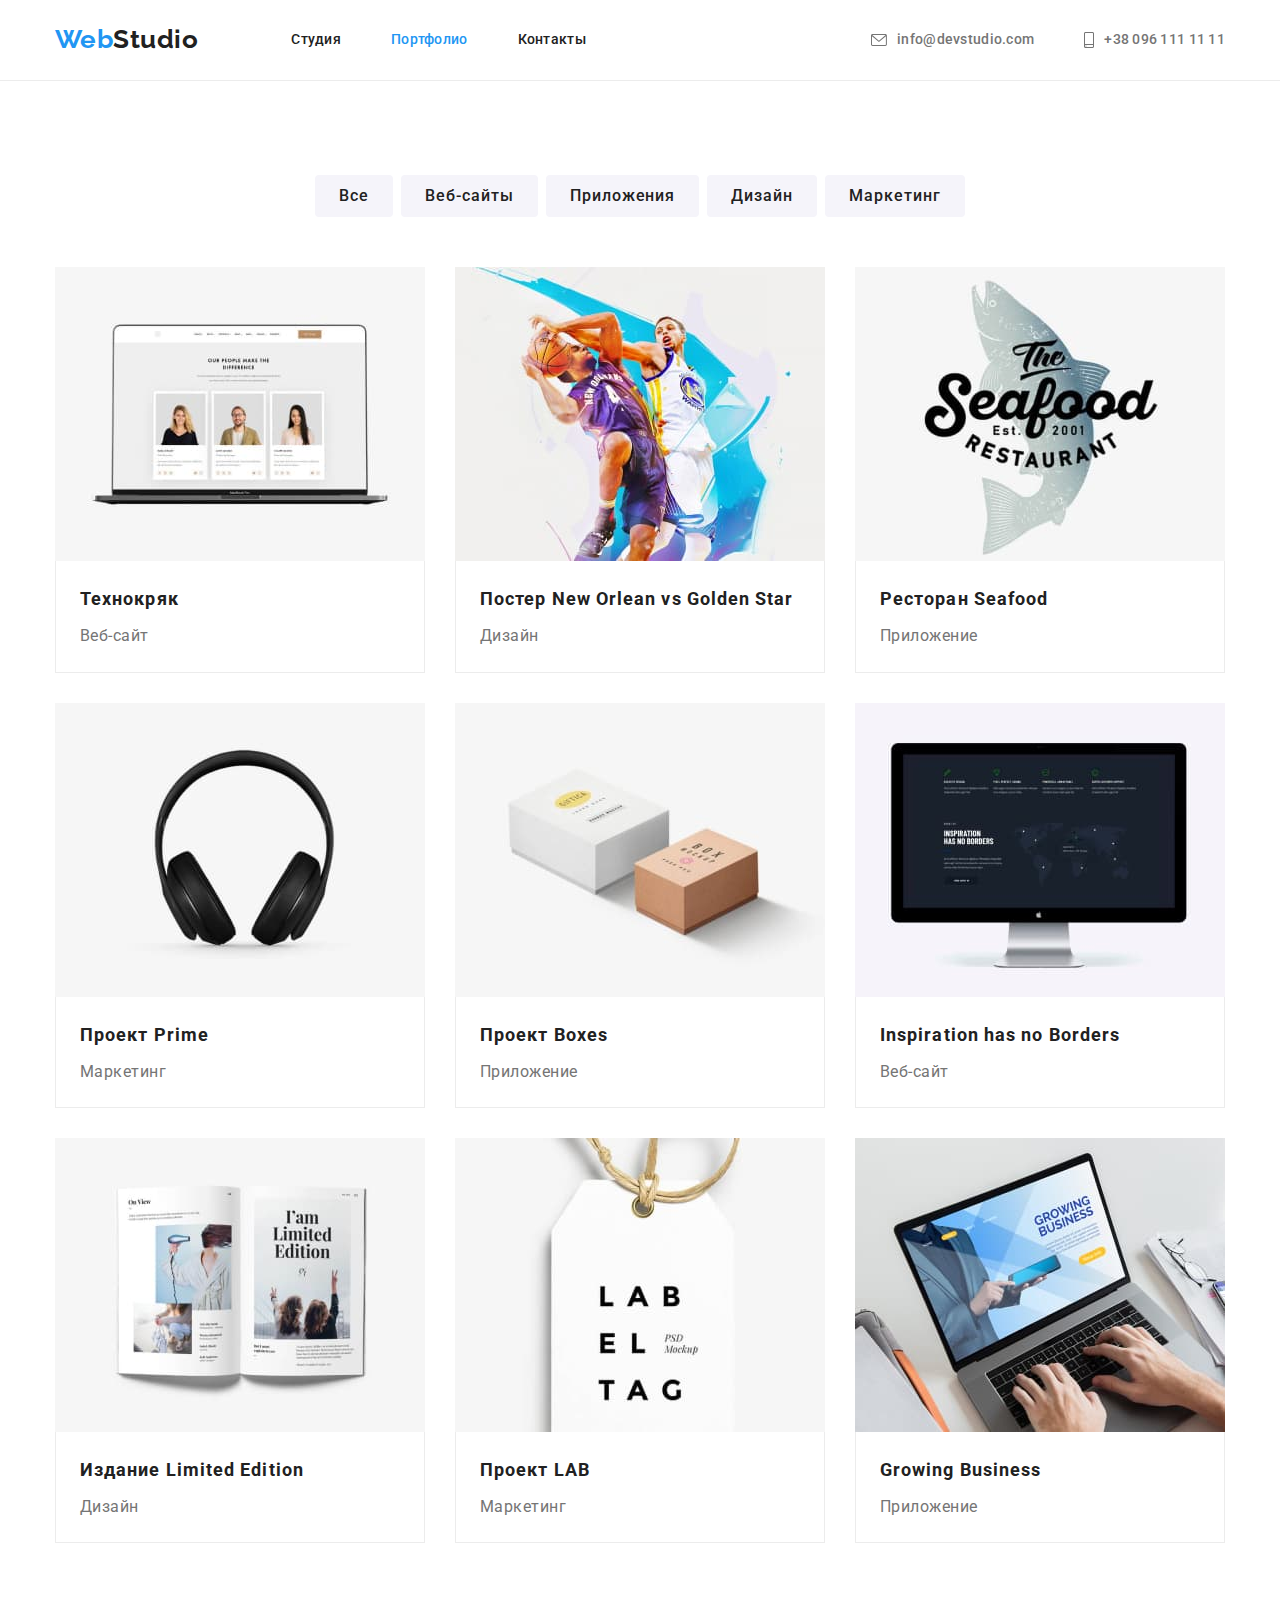
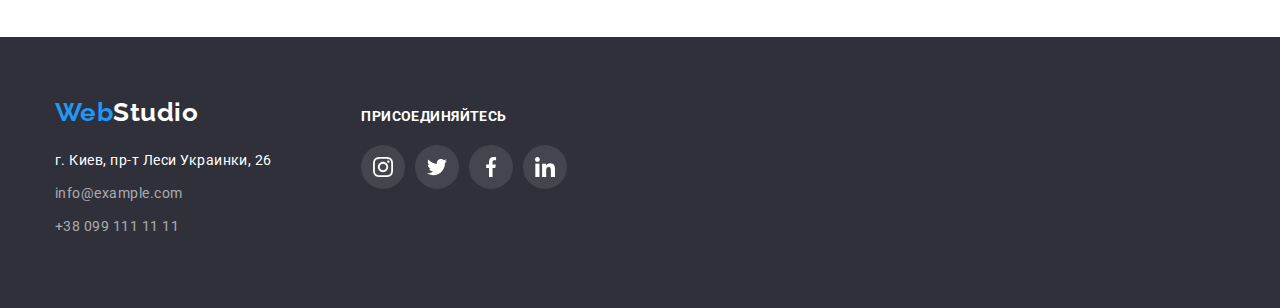
==== portfolio.html @ 184835e4 "Переніс файли з ДЗ_4" ====
<!DOCTYPE html>
<html lang="ru">
<head>
    <meta charset="UTF-8">
    <meta http-equiv="X-UA-Compatible" content="IE=edge">
    <meta name="viewport" content="width=device-width, initial-scale=1.0">
    <title>Document</title>
    <link rel="preconnect" href="https://fonts.googleapis.com">
    <link rel="preconnect" href="https://fonts.gstatic.com" crossorigin>
    <link href="https://fonts.googleapis.com/css2?family=Oleo+Script&family=Raleway:wght@700&family=Roboto:wght@400;500;700;900&display=swap" rel="stylesheet">
    <link rel="stylesheet" type="text/css" href="https://cdnjs.cloudflare.com/ajax/libs/modern-normalize/1.1.0/modern-normalize.min.css">
    <link href="./css/style.css" rel="stylesheet">
</head>
<body>
    <!--Шапка сайта-->
    <header class="header">
        <div class="container header-flex">
            <nav>
                <a class="logo" href="./index.html">Web<span>Studio</span></a>
                <ul>
                    <li> <a href="./index.html" class="list">Студия</a></li>
                    <li> <a href="./portfolio.html" class="list  current">Портфолио</a></li>
                    <li> <a href="" class="list">Контакты</a></li>
                </ul>
            </nav>
            <ul>
                <li>
                    <a href="mailto:info@devstudio.com" target="_blank" class="list mailh">
                        <svg class="header-icon" width="16" height="12">
                            <use href="./images/sprite.svg#icon-email"></use>
                        </svg>
                        info@devstudio.com</a>
                </li>
                <li><a href="tel:+380961111111" target="_blank" class="list telh">
                        <svg class="header-icon" width="10" height="16">
                            <use href="./images/sprite.svg#icon-smartphone"></use>
                        </svg>
                        +38 096 111 11 11</a>
                </li>
            </ul>
        </div>
    </header>
    <main>
        <!-- <h1Портфолио></h1>-->
        <section class="portfolio">
            <div class="container">
                <ul>
                    <div class="buttons">
                        <li><button type="button">Все</button></li>
                        <li><button type="button">Веб-сайты</button></li>
                        <li><button type="button">Приложения</button></li>
                        <li><button type="button">Дизайн</button></li>
                        <li><button type="button">Маркетинг</button></li>
                    </div>
                </ul> 
                <ul>
                    <div class="cards">
                        <li class="card">
                            <a href="">
                                <div>
                                    <img src="./images/portfolio1.jpg" alt="Три фото на ноутбуке" width="370" class="image"> 
                                    <div class="card-caption">
                                        <h2>Технокряк</h2>
                                        <p>Веб-сайт</p>
                                    </div>
                                </div>
                                <!--<p>Текст для описания работи сайта</p>-->
                            </a>
                        </li>
                        <li class="card">
                            <a href="">
                                <div>
                                    <img src="./images/portfolio2.jpg" alt="Баскетболисти" width="370" class="image">
                                    <div class="card-caption">
                                        <h2>Постер New Orlean vs Golden Star</h2>
                                        <p>Дизайн</p>
                                    </div>
                                </div>
                                <!-- <p>Текст для описания работи сайта</p> -->
                            </a>
                        </li>
                        <li class="card">
                            <a href="">
                                <div>
                                    <img src="./images/portfolio3.jpg" alt="Логотип ресторана" width="370" class="image">
                                    <div class="card-caption">
                                        <h2>Ресторан Seafood</h2>
                                        <p>Приложение</p>
                                    </div>
                                </div>
                                <!-- <p>Текст для описания работи сайта</p> -->
                            </a>
                        </li>
                        <li class="card">
                            <a href="">
                                <div>
                                    <img src="./images/portfolio4.jpg" alt="Наушники" width="370" class="image">
                                    <div class="card-caption">
                                        <h2>Проект Prime</h2>
                                        <p>Маркетинг</p>
                                    </div>
                                </div>
                                <!-- <p>Текст для описания работи сайта</p> -->
                            </a>
                        </li>
                        <li class="card">
                            <a href="">
                                <div>
                                    <img src="./images/portfolio5.jpg" alt="Коробочки" width="370" class="image">
                                    <div class="card-caption">
                                        <h2>Проект Boxes</h2>
                                        <p>Приложение</p>
                                    </div>
                                </div>
                                <!-- <p>Текст для описания работи сайта</p> -->
                            </a>
                        </li>
                        <li class="card">
                            <a href="">
                                <div>
                                    <img src="./images/portfolio6.jpg" alt="Монитор" width="370" class="image">
                                    <div class="card-caption">
                                        <h2>Inspiration has no Borders</h2>
                                        <p>Веб-сайт</p>
                                    </div>
                                </div>
                                <!-- <p>Текст для описания работи сайта</p> -->
                            </a>
                        </li>
                        <li class="card">
                            <a href="">
                                <div>
                                    <img src="./images/portfolio7.jpg" alt="Книга" width="370" class="image">
                                    <div class="card-caption">
                                        <h2>Издание Limited Edition</h2>
                                        <p>Дизайн</p>
                                    </div>
                                </div>
                                <!-- <p>Текст для описания работи сайта</p> -->
                            </a>
                        </li>
                        <li class="card">
                            <a href="">
                                <div>
                                    <img src="./images/portfolio8.jpg" alt="Ценник" width="370" class="image">
                                    <div class="card-caption">
                                        <h2>Проект LAB</h2>
                                        <p>Маркетинг</p>
                                    </div>
                                </div>
                                <!-- <p>Текст для описания работи сайта</p> -->
                            </a>
                        </li>
                        <li class="card">
                            <a href="">
                                <div>
                                    <img src="./images/portfolio9.jpg" alt="Ноутбук" width="370" class="image">
                                    <div class="card-caption">
                                        <h2>Growing Business</h2>
                                        <p>Приложение</p>
                                    </div>
                                </div>
                                <!-- <p>Текст для описания работи сайта</p> -->
                            </a>
                        </li>
                    </div>
                </ul>
            </div>
        </section>
    </main>
    <!--Футер-->
    <footer class="footer">
        <div class="container">
            <div class="footer-contacts">
                <div class="footer-logof">
                    <a class="logo logof" href="./index.html">Web<span>Studio</span></a>
                </div>
                <address>
                    <ul>
                        <li><a href="https://goo.gl/maps/PEtUD6FRup9HMeJw8" class="link city
                            ">г. Киев, пр-т Леси Украинки, 26</a></li>
                        <li><a href="mailto:info@example.com" target="_blank" class="link mail
                            ">info@example.com</a></li>
                        <li><a href="tel:+380991111111" target="_blank" class="link tel
                            ">+38 099 111 11 11</a></li>
                    </ul>
                </address>
            </div>
            <div class="footer-social-networks">
                <h2>присоединяйтесь</h2>
                <ul class="footer-list">
                    <li>
                        <a href="" class="footer-link">
                            <svg class="footer-icon">
                                <use href="./images/sprite.svg#icon-instagram"></use>
                            </svg>
                        </a>
                    </li>
                    <li>
                        <a href="" class="footer-link">
                            <svg class="footer-icon">
                                <use href="./images/sprite.svg#icon-twitter"></use>
                            </svg>
                        </a>
                    </li>
                    <li>
                        <a href="" class="footer-link">
                            <svg class="footer-icon">
                                <use href="./images/sprite.svg#icon-facebook"></use>
                            </svg>
                        </a>
                    </li>
                    <li>
                        <a href="" class="footer-link">
                            <svg class="footer-icon">
                                <use href="./images/sprite.svg#icon-linkedin"></use>
                            </svg>
                        </a>
                    </li>
                </ul>
            </div>
        </div>
    </footer>  
</body>
</html>
---- css/style.css ----
/* Палитра цветов
белий #FFFFFF;
голубой #2196F3;
черний текст #212121;
серий текст #757575; 
фон основной #ffffff;
фон команди #F5F4FA;
фон героя и футера #2F303A; 
нижняя линия в хедере #ECECEC*/

:root {
  --primery-text-color: #212121;
  --parahraf-text-color: #757575;
  --accent-color: #2196f3;
  --hero-text-color: #ffffff;
  --background-color: #ffffff;
  --background-team-color: #f5f4fa;
  --background-hero-footer-color: #2f303a;
  --footer-mail-tel-color: rgba(255, 255, 255, 0.6);
  --hero-buttom-hover-color: #188ce8;
  --button-shadow-color: rgba(0, 0, 0, 25);
  --heder-bottom-line: #ececec;
  --background-hero-color: #c4c4c4;
  --socialNetworks-icon-color: #afb1b8;
}

html {
  box-sizing: border-box;
}

*,
*::before,
*::after {
  box-sizing: inherit;
}

body {
  background-color: var(--background-color);
  color: var(--primery-text-color);
  font-family: Roboto, sans-serif;
  font-style: normal;
  letter-spacing: 0.03em;
  margin-top: 0px;
}

.container {
  width: 1200px;
  padding-left: 15px;
  padding-right: 15px;
  margin-left: auto;
  margin-right: auto;
}

a {
  text-decoration: none;
  color: inherit;
}

ul {
  margin: 0;
  padding: 0;
}
li {
  list-style: none;
}

.visually-hidden {
  position: absolute;
  width: 1px;
  height: 1px;
  margin: -1px;
  padding: 0;
  overflow: hidden;
  border: 0;
  clip: rect(0 0 0 0);
}

/* ===Хедер===*/
/* ===Логотип=== */
.header {
  border-bottom: 1px solid var(--heder-bottom-line);
}

.logo {
  font-family: Raleway, Oleo Script, sans-serif;
  font-weight: bold;
  font-size: 26px;
  line-height: 31px;
  color: var(--accent-color);
  margin-right: 93px;
  align-self: center;
}
.logo span {
  color: #212121;
}
.logo:hover {
  color: var(--primery-text-color);
}
.logo span:hover {
  color: var(--accent-color);
}

.header-flex {
  display: flex;
  align-items: center;
}

.header-flex li {
  display: block;
}

.header-flex li + li {
  margin-left: 50px;
}

nav {
  display: flex;
}

nav ul {
  display: flex;
}

.header-flex > ul {
  display: flex;
  margin-left: auto;
}

.header .list {
  font-weight: 500;
  font-size: 14px;
  line-height: 1.14;
  letter-spacing: 0.02em;
  padding-top: 32px;
  padding-bottom: 32px;
}

.mailh,
.telh {
  color: var(--parahraf-text-color);
  fill: var(--parahraf-text-color);
  align-items: center;
}

.header-icon {
  margin-right: 10px;
}

.header .list:hover,
.header .list:focus {
  color: var(--accent-color);
  fill: var(--accent-color);
}
.header .list.current {
  color: var(--accent-color);
}

/* ===main=== */
/* ===hero=== */
.section-hero {
  padding-top: 200px;
  padding-bottom: 200px;
}
.hero {
  margin-top: 0px;
  text-align: center;
}
h1 {
  color: var(--hero-text-color);
  font-weight: 900;
  font-size: 44px;
  line-height: 1.36;
  text-align: center;
  letter-spacing: 0.06em;
  text-transform: uppercase;
  margin-top: 0px;
  margin-bottom: 30px;
  min-width: 696px;
}
button {
  color: var(--hero-text-color);
  background-color: var(--accent-color);
  font-family: Roboto, sans-serif;
  font-weight: 700;
  font-size: 16px;
  line-height: 1.88;
  display: inline-block;
  letter-spacing: 0.06em;
  cursor: pointer;
  border-color: var(--accent-color);
  border-radius: 4px;
  box-shadow: 0px 4px 4px 0px var(--button-shadow-color);
  padding: 10px 32px 10px 32px;
}

button:hover,
button:focus {
  background-color: var(--hero-buttom-hover-color);
}

.overlay {
  max-width: 1600px;
  height: 600px;
  margin-left: auto;
  margin-right: auto;
  background-color: var(--background-hero-color);
  background-image: linear-gradient(
      to right,
      rgba(47, 48, 58, 0.4),
      rgba(47, 48, 58, 0.4)
    ),
    url(../images/hero-background-min.jpg);
}

/* ===Секции=== */
h2 {
  font-weight: 700;
  font-size: 36px;
  line-height: 1.17;
  text-align: center;
  margin-top: 0px;
  margin-bottom: 50px;
}

.section {
  padding-top: 94px;
  padding-bottom: 94px;
}

.list {
  display: flex;
}

.list > li {
  display: flex;
}
.list > li:not(:last-child) {
  margin-right: 30px;
}

.section-doing {
  padding-bottom: 94px;
}

.doing {
  display: flex;
}

.doing > li:not(:last-child) {
  margin-right: 30px;
}

.section h3 {
  font-weight: 700;
  font-size: 14px;
  line-height: 1.14;
  text-transform: uppercase;
  margin-top: 0px;
  margin-bottom: 10px;
}
p {
  color: var(--parahraf-text-color);
  font-weight: normal;
  margin-top: 0px;
}
.section p {
  font-size: 14px;
  line-height: 1.71;
}
.section-background-icon {
  display: flex;
  min-width: 270px;
  min-height: 120px;
  background-color: var(--background-team-color);
  margin-bottom: 30px;
  justify-content: center;
  align-items: center;
}
.section-icon {
  display: flex;
  width: 70px;
  height: 70px;
}

/*===Наша команда===*/
.section-team {
  background: var(--background-team-color);
  padding-top: 94px;
  padding-bottom: 94px;
}

.nomber-team {
  padding-bottom: 30px;
  background-color: var(--background-color);
}

.image-team {
  margin-bottom: 30px;
}

.section-team h3 {
  font-weight: 500;
  font-size: 16px;
  line-height: 1.19;
  text-align: center;
  margin-top: 0px;
  margin-bottom: 10px;
}
.section-team p {
  font-size: 16px;
  line-height: 1.19;
  text-align: center;
  margin-top: 0px;
  margin-bottom: 16px;
}

.list-team {
  display: flex;
}

.list-team > li:not(:last-child) {
  margin-right: 30px;
}

.nomber-team {
  box-shadow: 0px 1px 3px rgba(0, 0, 0, 0.12), 0px 1px 1px rgba(0, 0, 0, 0.14),
    0px 2px 1px rgba(0, 0, 0, 0.2);
  border-radius: 0px 0px 4px 4px;
}

.team-social-networks {
  display: flex;
  justify-content: center;
}

.team-social-networks a {
  width: 44px;
  height: 44px;
  display: flex;
  border-radius: 50%;
  justify-content: center;
  align-items: center;
  cursor: pointer;
  fill: var(--socialNetworks-icon-color);
}

.team-social-networks li + li {
  margin-left: 10px;
}

.social-networks-icon {
  max-width: 20px;
  max-height: 20px;
}
.team-social-networks a:hover,
.team-social-networks a:focus {
  background-color: var(--accent-color);
  fill: var(--background-color);
}

/*===Постоянные клиенты===*/
.section-clients {
  padding-top: 94px;
  padding-bottom: 94px;
}

.client-list {
  display: flex;
}

.client-item {
  width: 170px;
  height: 92px;
  border: 1px solid var(--socialNetworks-icon-color);
  border-radius: 4px;
  display: flex;
  justify-content: center;
  align-items: center;
}

.client-item:hover svg,
.client-item:focus svg {
  border: 1px solid var(--accent-color);
  border-radius: 4px;
  fill: var(--accent-color);
}

.client-list li + li {
  margin-left: 30px;
}

.client-icon {
  width: 170px;
  height: 92px;
  fill: var(--socialNetworks-icon-color);
}

.client-icon:hover,
.client-icon:focus {
  fill: var(--accent-color);
}
/*===== Футер ======*/
.footer {
  font-weight: 400;
  font-size: 14px;
  line-height: 1.71;
  background-color: var(--background-hero-footer-color);
  padding-top: 60px;
  padding-bottom: 60px;
}

.footer > div {
  display: flex;
}

.footer-contacts {
  margin-right: 70px;
}

.footer .link:hover,
.footer .list:focus {
  color: var(--accent-color);
}

.footer-logof {
  margin-bottom: 20px;
}

.logof span {
  color: var(--hero-text-color);
}
.logof:hover {
  color: var(--hero-text-color);
}
.logof span:hover {
  color: var(--accent-color);
}

address li {
  margin-bottom: 9px;
}
.city {
  font-style: normal;
  color: var(--hero-text-color);
}
.mail,
.tel {
  font-style: normal;
  color: var(--footer-mail-tel-color);
}

.footer-social-networks {
  padding-top: 12px;
}

.footer h2 {
  font-weight: 700;
  font-size: 14px;
  line-height: 1.14;
  letter-spacing: 0.03em;
  text-transform: uppercase;
  color: var(--background-color);
  margin-bottom: 20px;
  text-align: left;
}

.footer-list {
  display: flex;
}

.footer-list li + li {
  margin-left: 10px;
}

.footer-link {
  width: 44px;
  height: 44px;
  display: flex;
  background-color: rgba(255, 255, 255, 0.1);
  border-radius: 50%;
  justify-content: center;
  align-items: center;
}

.footer-link:hover,
.footer-link:focus {
  background-color: var(--accent-color);
}

.footer-icon {
  width: 20px;
  height: 20px;
  fill: var(--background-color);
}

/*==========portfolio========== */
.portfolio {
  padding-top: 94px;
  padding-bottom: 94px;
}

.buttons {
  margin-bottom: 50px;
  display: flex;
  justify-content: center;
}
.buttons button {
  color: var(--primery-text-color);
  background-color: var(--background-team-color);
  font-family: Roboto, sans-serif;
  font-weight: 500;
  font-size: 16px;
  line-height: 1.63;
  text-align: center;
  border-color: transparent;
  box-shadow: none;
  padding: 6px 22px;
}

.buttons > li {
  display: flex;
}

.buttons > li:not(:last-child) {
  margin-right: 8px;
}

.buttons button:hover,
.buttons button:focus {
  color: var(--hero-text-color);
  background-color: var(--accent-color);
  box-shadow: 0px 3px 1px rgba(0, 0, 0, 0.1), 0px 1px 2px rgba(0, 0, 0, 0.08),
    0px 2px 2px rgba(0, 0, 0, 0.12);
}

.cards {
  display: inline-flex;
  flex-wrap: wrap;
  margin-bottom: -30px;
}

.cards > li:not(:nth-child(3n)) {
  margin-right: 30px;
}

.cards h2 {
  font-weight: 700;
  font-size: 18px;
  line-height: 2;
  letter-spacing: 0.06em;
  text-align: left;
  margin-bottom: 4px;
}
.cards p {
  font-size: 16px;
  line-height: 1.88;
  margin-bottom: 0px;
}

.card {
  margin-bottom: 30px;
  background: var(--background-color);
}

.card-caption {
  padding: 20px 24px;
  border-bottom: 1px solid var(--heder-bottom-line);
  border-left: 1px solid var(--heder-bottom-line);
  border-right: 1px solid var(--heder-bottom-line);
}

.card > a {
  height: 0px;
}

.image {
  margin-bottom: -4px;
}

.card:hover,
card:focus {
  box-shadow: 0px 1px 1px rgba(0, 0, 0, 0.12), 0px 4px 4px rgba(0, 0, 0, 0.06),
    1px 4px 6px rgba(0, 0, 0, 0.16);
}
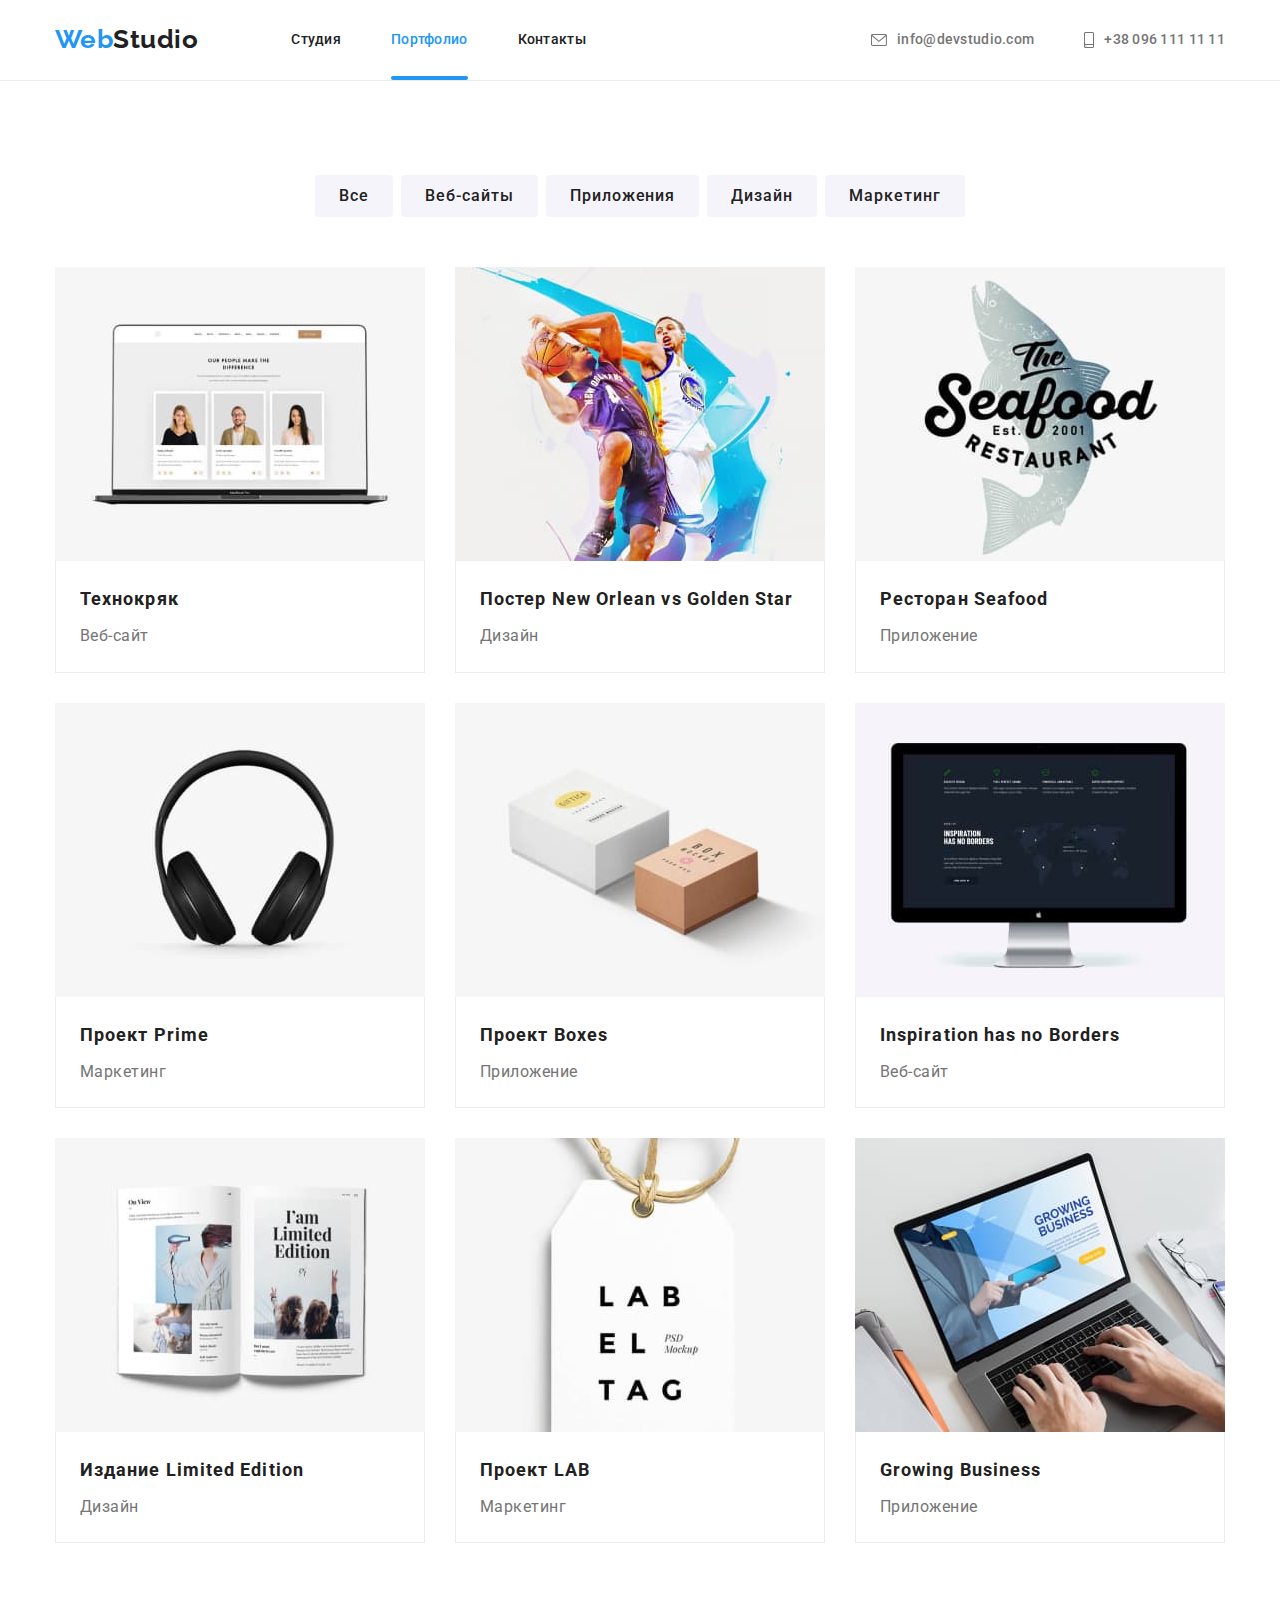
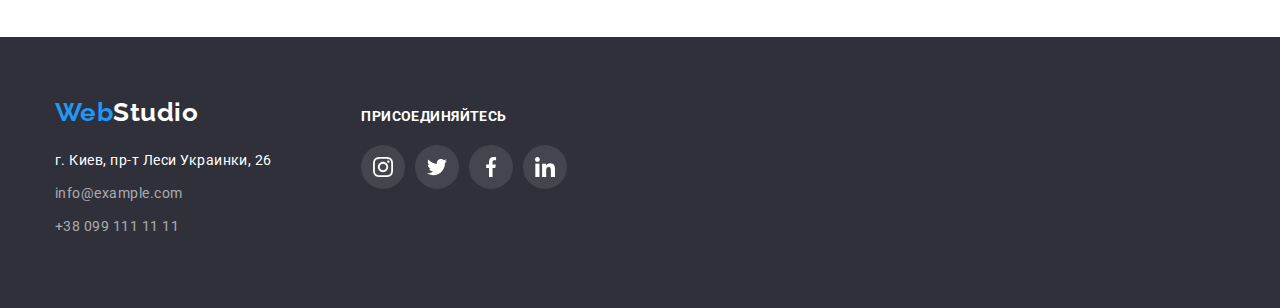
==== commit e41067fb: "Завершив 5 ДЗ" ====
--- a/portfolio.html
+++ b/portfolio.html
@@ -58,19 +58,25 @@
                         <li class="card">
                             <a href="">
                                 <div>
-                                    <img src="./images/portfolio1.jpg" alt="Три фото на ноутбуке" width="370" class="image"> 
+                                    <div class="box">
+                                        <img src="./images/portfolio1.jpg" alt="Три фото на ноутбуке" width="370" class="image"> 
+                                        <p class="window-overlay">Технокряк это современная площадка распространения коронавируса. Компании используют эту платформу для цифрового
+                                        шпионажа и атак на защищённые сервера конкурентов.</p>
+                                    </div>
                                     <div class="card-caption">
                                         <h2>Технокряк</h2>
                                         <p>Веб-сайт</p>
                                     </div>
                                 </div>
-                                <!--<p>Текст для описания работи сайта</p>-->
-                            </a>
-                        </li>
-                        <li class="card">
-                            <a href="">
-                                <div>
-                                    <img src="./images/portfolio2.jpg" alt="Баскетболисти" width="370" class="image">
+                            </a>
+                        </li>
+                        <li class="card">
+                            <a href="">
+                                <div>
+                                    <div class="box">
+                                        <img src="./images/portfolio2.jpg" alt="Баскетболисти" width="370" class="image">
+                                        <p class="window-overlay">Технокряк это современная площадка распространения коронавируса. Компании используют эту платформу для цифрового шпионажа и атак на защищённые сервера конкурентов.</p>
+                                    </div>
                                     <div class="card-caption">
                                         <h2>Постер New Orlean vs Golden Star</h2>
                                         <p>Дизайн</p>
@@ -82,7 +88,11 @@
                         <li class="card">
                             <a href="">
                                 <div>
-                                    <img src="./images/portfolio3.jpg" alt="Логотип ресторана" width="370" class="image">
+                                    <div class="box">
+                                        <img src="./images/portfolio3.jpg" alt="Логотип ресторана" width="370" class="image">
+                                        <p class="window-overlay">Технокряк это современная площадка распространения коронавируса. Компании используют эту
+                                            платформу для цифрового шпионажа и атак на защищённые сервера конкурентов.</p>
+                                    </div>
                                     <div class="card-caption">
                                         <h2>Ресторан Seafood</h2>
                                         <p>Приложение</p>
@@ -94,7 +104,11 @@
                         <li class="card">
                             <a href="">
                                 <div>
-                                    <img src="./images/portfolio4.jpg" alt="Наушники" width="370" class="image">
+                                    <div class="box">
+                                        <img src="./images/portfolio4.jpg" alt="Наушники" width="370" class="image">
+                                        <p class="window-overlay">Технокряк это современная площадка распространения коронавируса. Компании используют эту
+                                            платформу для цифрового шпионажа и атак на защищённые сервера конкурентов.</p>
+                                    </div>
                                     <div class="card-caption">
                                         <h2>Проект Prime</h2>
                                         <p>Маркетинг</p>
@@ -106,7 +120,11 @@
                         <li class="card">
                             <a href="">
                                 <div>
-                                    <img src="./images/portfolio5.jpg" alt="Коробочки" width="370" class="image">
+                                    <div class="box">
+                                        <img src="./images/portfolio5.jpg" alt="Коробочки" width="370" class="image">
+                                        <p class="window-overlay">Технокряк это современная площадка распространения коронавируса. Компании используют эту
+                                            платформу для цифрового шпионажа и атак на защищённые сервера конкурентов.</p>
+                                    </div>
                                     <div class="card-caption">
                                         <h2>Проект Boxes</h2>
                                         <p>Приложение</p>
@@ -118,7 +136,11 @@
                         <li class="card">
                             <a href="">
                                 <div>
-                                    <img src="./images/portfolio6.jpg" alt="Монитор" width="370" class="image">
+                                    <div class="box">
+                                        <img src="./images/portfolio6.jpg" alt="Монитор" width="370" class="image">
+                                        <p class="window-overlay">Технокряк это современная площадка распространения коронавируса. Компании используют эту
+                                            платформу для цифрового шпионажа и атак на защищённые сервера конкурентов.</p>
+                                    </div>
                                     <div class="card-caption">
                                         <h2>Inspiration has no Borders</h2>
                                         <p>Веб-сайт</p>
@@ -130,7 +152,11 @@
                         <li class="card">
                             <a href="">
                                 <div>
-                                    <img src="./images/portfolio7.jpg" alt="Книга" width="370" class="image">
+                                    <div class="box">
+                                        <img src="./images/portfolio7.jpg" alt="Книга" width="370" class="image">
+                                        <p class="window-overlay">Технокряк это современная площадка распространения коронавируса. Компании используют эту
+                                            платформу для цифрового шпионажа и атак на защищённые сервера конкурентов.</p>
+                                    </div>
                                     <div class="card-caption">
                                         <h2>Издание Limited Edition</h2>
                                         <p>Дизайн</p>
@@ -142,7 +168,11 @@
                         <li class="card">
                             <a href="">
                                 <div>
-                                    <img src="./images/portfolio8.jpg" alt="Ценник" width="370" class="image">
+                                    <div class="box">
+                                        <img src="./images/portfolio8.jpg" alt="Ценник" width="370" class="image">
+                                        <p class="window-overlay">Технокряк это современная площадка распространения коронавируса. Компании используют эту
+                                            платформу для цифрового шпионажа и атак на защищённые сервера конкурентов.</p>
+                                    </div>
                                     <div class="card-caption">
                                         <h2>Проект LAB</h2>
                                         <p>Маркетинг</p>
@@ -154,7 +184,11 @@
                         <li class="card">
                             <a href="">
                                 <div>
-                                    <img src="./images/portfolio9.jpg" alt="Ноутбук" width="370" class="image">
+                                    <div class="box">
+                                        <img src="./images/portfolio9.jpg" alt="Ноутбук" width="370" class="image">
+                                        <p class="window-overlay">Технокряк это современная площадка распространения коронавируса. Компании используют эту
+                                            платформу для цифрового шпионажа и атак на защищённые сервера конкурентов.</p>
+                                    </div>
                                     <div class="card-caption">
                                         <h2>Growing Business</h2>
                                         <p>Приложение</p>
--- a/css/style.css
+++ b/css/style.css
@@ -22,6 +22,8 @@
   --heder-bottom-line: #ececec;
   --background-hero-color: #c4c4c4;
   --socialNetworks-icon-color: #afb1b8;
+  --background-overlay-color: rgba(33, 150, 243, 0.9);
+  --timing-function: cubic-bezier(0.4, 0, 0.2, 1);
 }
 
 html {
@@ -91,13 +93,15 @@
   align-self: center;
 }
 .logo span {
-  color: #212121;
+  color: var(--primery-text-color);
 }
 .logo:hover {
   color: var(--primery-text-color);
+  transition: 250ms var(--timing-function);
 }
 .logo span:hover {
   color: var(--accent-color);
+  transition: 250ms var(--timing-function);
 }
 
 .header-flex {
@@ -150,9 +154,24 @@
 .header .list:focus {
   color: var(--accent-color);
   fill: var(--accent-color);
-}
-.header .list.current {
+  transition: 250ms var(--timing-function);
+}
+.current {
   color: var(--accent-color);
+  position: relative;
+  display: block;
+}
+
+.current::after {
+  content: "";
+  position: absolute;
+  left: 0;
+  bottom: 0;
+  display: block;
+  width: 100%;
+  height: 4px;
+  background-color: var(--accent-color);
+  border-radius: 2px;
 }
 
 /* ===main=== */
@@ -196,6 +215,7 @@
 button:hover,
 button:focus {
   background-color: var(--hero-buttom-hover-color);
+  transition: 250ms var(--timing-function);
 }
 
 .overlay {
@@ -245,9 +265,34 @@
 .doing {
   display: flex;
 }
+.doing-link {
+  width: 370px;
+  height: 294px;
+}
 
 .doing > li:not(:last-child) {
   margin-right: 30px;
+}
+.thumb {
+  position: relative;
+  width: 370px;
+  height: 294px;
+}
+.label {
+  position: absolute;
+  bottom: 0;
+  font-weight: 700;
+  font-size: 14px;
+  line-height: 1.14;
+  text-align: center;
+  letter-spacing: 0.03em;
+  text-transform: uppercase;
+  color: var(--hero-text-color);
+  width: 370px;
+  padding-top: 27px;
+  padding-bottom: 27px;
+  margin: 0;
+  background-color: rgba(47, 48, 58, 0.8);
 }
 
 .section h3 {
@@ -356,6 +401,7 @@
 .team-social-networks a:focus {
   background-color: var(--accent-color);
   fill: var(--background-color);
+  transition: 250ms var(--timing-function);
 }
 
 /*===Постоянные клиенты===*/
@@ -383,6 +429,7 @@
   border: 1px solid var(--accent-color);
   border-radius: 4px;
   fill: var(--accent-color);
+  transition: 250ms var(--timing-function);
 }
 
 .client-list li + li {
@@ -398,6 +445,7 @@
 .client-icon:hover,
 .client-icon:focus {
   fill: var(--accent-color);
+  transition: 250ms cubic-bezier(0.4, 0, 0.2, 1);
 }
 /*===== Футер ======*/
 .footer {
@@ -420,6 +468,7 @@
 .footer .link:hover,
 .footer .list:focus {
   color: var(--accent-color);
+  transition: 250ms var(--timing-function);
 }
 
 .footer-logof {
@@ -431,9 +480,11 @@
 }
 .logof:hover {
   color: var(--hero-text-color);
+  transition: 250ms var(--timing-function);
 }
 .logof span:hover {
   color: var(--accent-color);
+  transition: 250ms var(--timing-function);
 }
 
 address li {
@@ -485,6 +536,7 @@
 .footer-link:hover,
 .footer-link:focus {
   background-color: var(--accent-color);
+  transition: 250ms var(--timing-function);
 }
 
 .footer-icon {
@@ -531,6 +583,7 @@
   background-color: var(--accent-color);
   box-shadow: 0px 3px 1px rgba(0, 0, 0, 0.1), 0px 1px 2px rgba(0, 0, 0, 0.08),
     0px 2px 2px rgba(0, 0, 0, 0.12);
+  transition: 250ms var(--timing-function);
 }
 
 .cards {
@@ -581,4 +634,77 @@
 card:focus {
   box-shadow: 0px 1px 1px rgba(0, 0, 0, 0.12), 0px 4px 4px rgba(0, 0, 0, 0.06),
     1px 4px 6px rgba(0, 0, 0, 0.16);
-}
+  transition: 250ms var(--timing-function);
+}
+
+.box {
+  position: relative;
+  overflow: hidden;
+}
+
+.window-overlay {
+  padding-left: 24px;
+  padding-right: 24px;
+  color: var(--hero-text-color);
+  background-color: var(--background-overlay-color);
+  display: flex;
+  align-items: center;
+  position: absolute;
+  bottom: 0;
+  left: 0;
+  width: 100%;
+  height: 100%;
+  transform: translateY(100%);
+  transition: 250ms var(--timing-function);
+}
+
+.card:hover .window-overlay {
+  transform: translateY(0);
+}
+
+.backdrop {
+  position: fixed;
+  top: 0;
+  left: 0;
+  width: 100%;
+  height: 100%;
+  background-color: rgba(0, 0, 0, 0.2);
+}
+
+.backdrop.is-hidden {
+  visibility: hidden;
+  opacity: 0;
+  pointer-events: none;
+}
+
+.modal {
+  position: absolute;
+  top: 50%;
+  left: 50%;
+  transform: translate(-50%, -50%);
+  width: 528px;
+  height: 581px;
+  border-radius: 4px;
+  background-color: #fff;
+  box-shadow: 0 2px 1px rgba(0, 0, 0, 0.2), 0 1px 1px rgba(0, 0, 0, 0.14),
+    0 1px 3px rgba(0, 0, 0, 0.12);
+}
+
+.modal-close {
+  position: absolute;
+  top: 0;
+  right: 0;
+  transform: translate(-8px, 8px);
+  width: 30px;
+  height: 30px;
+  border-radius: 50%;
+  border: 1px solid rgba(0, 0, 0, 0.1);
+  display: flex;
+  justify-content: center;
+  align-items: center;
+}
+
+.close-cross {
+  width: 11px;
+  height: 11px;
+}
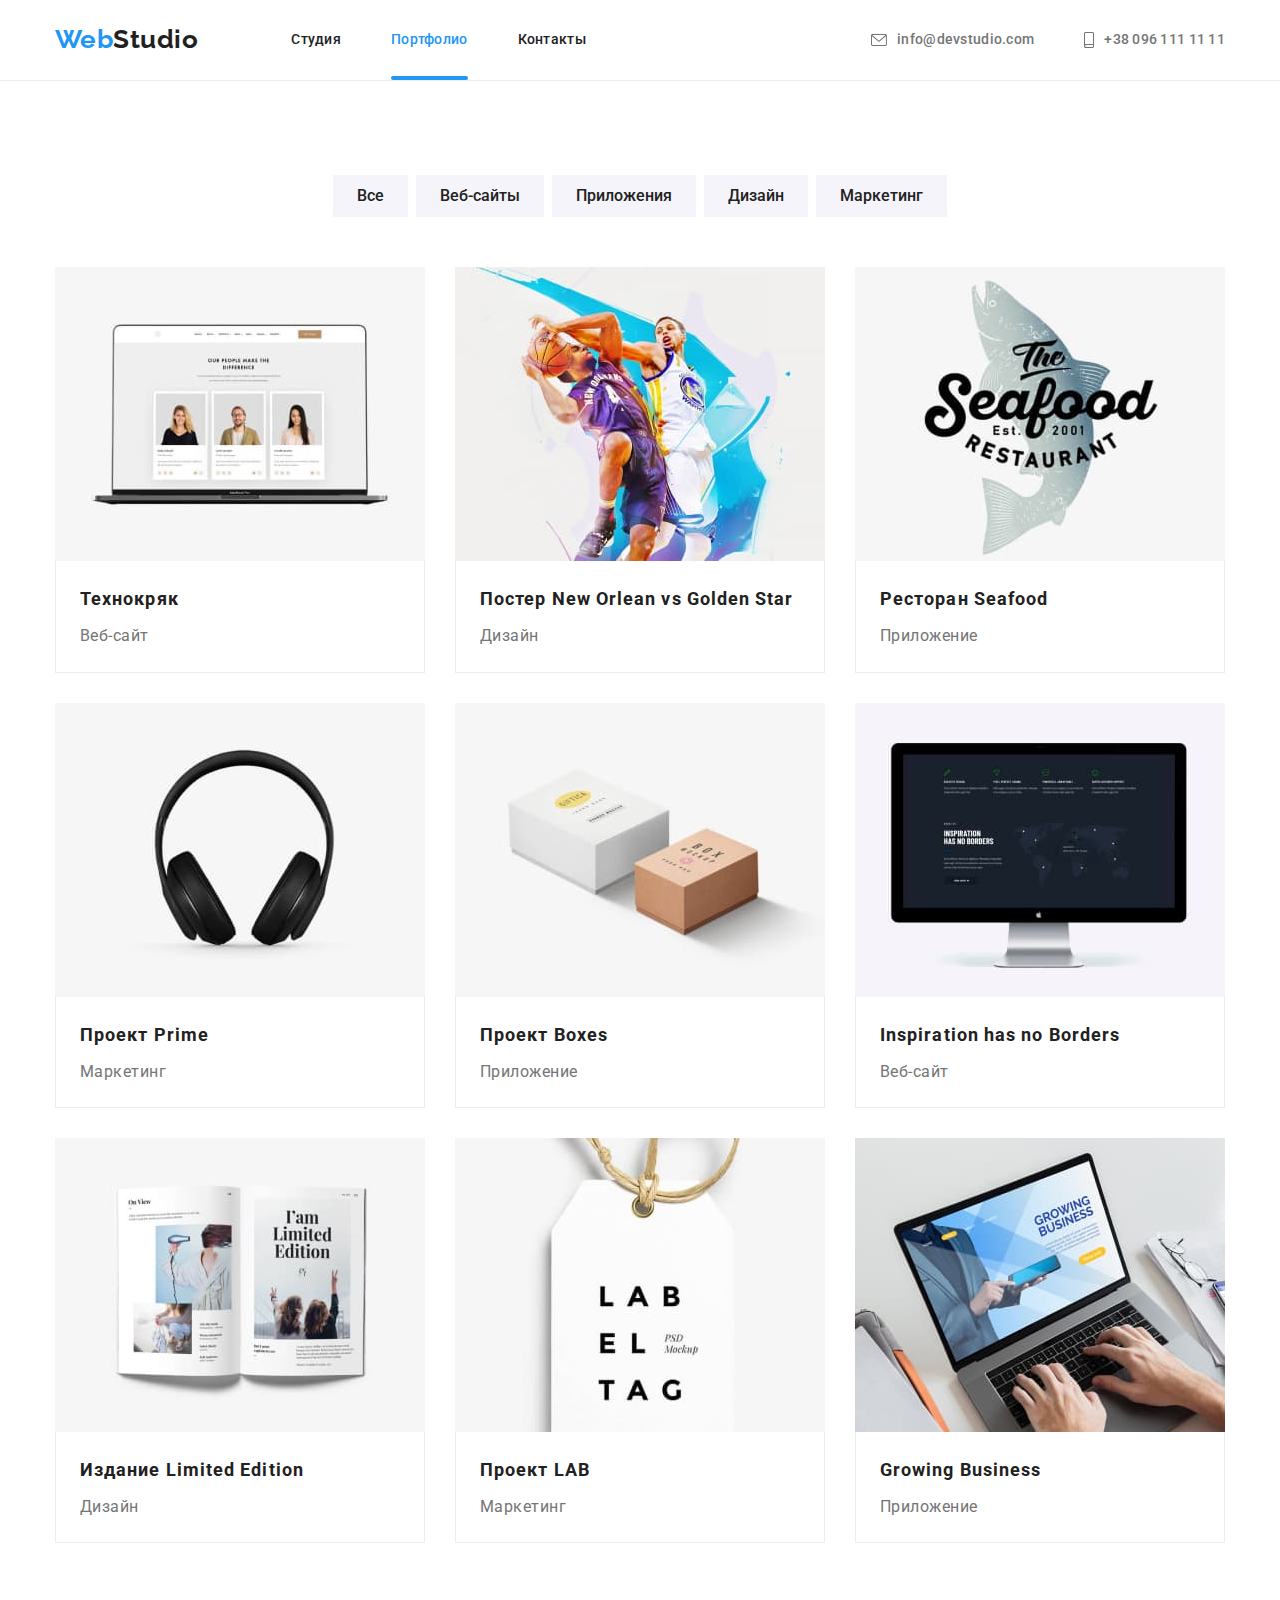
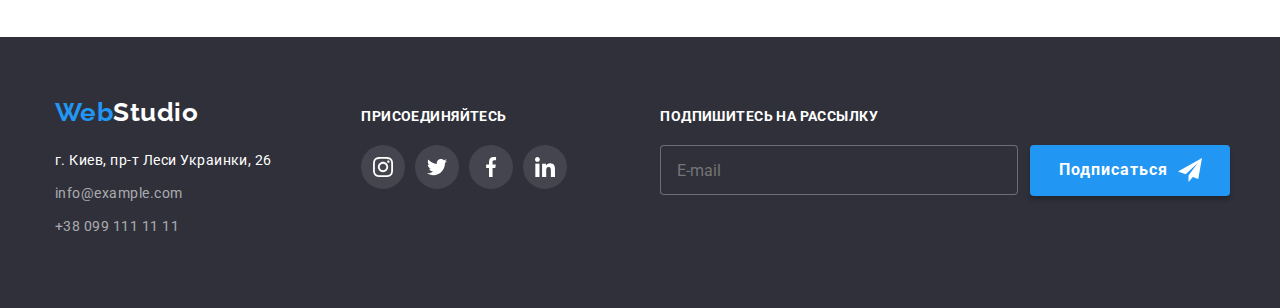
==== commit df794d7c: "Завершив ДЗ-6" ====
--- a/portfolio.html
+++ b/portfolio.html
@@ -29,13 +29,15 @@
                         <svg class="header-icon" width="16" height="12">
                             <use href="./images/sprite.svg#icon-email"></use>
                         </svg>
-                        info@devstudio.com</a>
+                        info@devstudio.com
+                    </a>
                 </li>
                 <li><a href="tel:+380961111111" target="_blank" class="list telh">
                         <svg class="header-icon" width="10" height="16">
                             <use href="./images/sprite.svg#icon-smartphone"></use>
                         </svg>
-                        +38 096 111 11 11</a>
+                        +38 096 111 11 11
+                    </a>
                 </li>
             </ul>
         </div>
@@ -56,7 +58,7 @@
                 <ul>
                     <div class="cards">
                         <li class="card">
-                            <a href="">
+                            <a class="card-a" href="">
                                 <div>
                                     <div class="box">
                                         <img src="./images/portfolio1.jpg" alt="Три фото на ноутбуке" width="370" class="image"> 
@@ -71,7 +73,7 @@
                             </a>
                         </li>
                         <li class="card">
-                            <a href="">
+                            <a class="card-a" href="">
                                 <div>
                                     <div class="box">
                                         <img src="./images/portfolio2.jpg" alt="Баскетболисти" width="370" class="image">
@@ -82,11 +84,10 @@
                                         <p>Дизайн</p>
                                     </div>
                                 </div>
-                                <!-- <p>Текст для описания работи сайта</p> -->
-                            </a>
-                        </li>
-                        <li class="card">
-                            <a href="">
+                            </a>
+                        </li>
+                        <li class="card">
+                            <a class="card-a" href="">
                                 <div>
                                     <div class="box">
                                         <img src="./images/portfolio3.jpg" alt="Логотип ресторана" width="370" class="image">
@@ -98,11 +99,10 @@
                                         <p>Приложение</p>
                                     </div>
                                 </div>
-                                <!-- <p>Текст для описания работи сайта</p> -->
-                            </a>
-                        </li>
-                        <li class="card">
-                            <a href="">
+                            </a>
+                        </li>
+                        <li class="card">
+                            <a class="card-a" href="">
                                 <div>
                                     <div class="box">
                                         <img src="./images/portfolio4.jpg" alt="Наушники" width="370" class="image">
@@ -114,11 +114,10 @@
                                         <p>Маркетинг</p>
                                     </div>
                                 </div>
-                                <!-- <p>Текст для описания работи сайта</p> -->
-                            </a>
-                        </li>
-                        <li class="card">
-                            <a href="">
+                            </a>
+                        </li>
+                        <li class="card">
+                            <a class="card-a" href="">
                                 <div>
                                     <div class="box">
                                         <img src="./images/portfolio5.jpg" alt="Коробочки" width="370" class="image">
@@ -130,11 +129,10 @@
                                         <p>Приложение</p>
                                     </div>
                                 </div>
-                                <!-- <p>Текст для описания работи сайта</p> -->
-                            </a>
-                        </li>
-                        <li class="card">
-                            <a href="">
+                            </a>
+                        </li>
+                        <li class="card">
+                            <a class="card-a" href="">
                                 <div>
                                     <div class="box">
                                         <img src="./images/portfolio6.jpg" alt="Монитор" width="370" class="image">
@@ -146,11 +144,10 @@
                                         <p>Веб-сайт</p>
                                     </div>
                                 </div>
-                                <!-- <p>Текст для описания работи сайта</p> -->
-                            </a>
-                        </li>
-                        <li class="card">
-                            <a href="">
+                            </a>
+                        </li>
+                        <li class="card">
+                            <a class="card-a" href="">
                                 <div>
                                     <div class="box">
                                         <img src="./images/portfolio7.jpg" alt="Книга" width="370" class="image">
@@ -162,11 +159,10 @@
                                         <p>Дизайн</p>
                                     </div>
                                 </div>
-                                <!-- <p>Текст для описания работи сайта</p> -->
-                            </a>
-                        </li>
-                        <li class="card">
-                            <a href="">
+                            </a>
+                        </li>
+                        <li class="card">
+                            <a class="card-a" href="">
                                 <div>
                                     <div class="box">
                                         <img src="./images/portfolio8.jpg" alt="Ценник" width="370" class="image">
@@ -178,11 +174,10 @@
                                         <p>Маркетинг</p>
                                     </div>
                                 </div>
-                                <!-- <p>Текст для описания работи сайта</p> -->
-                            </a>
-                        </li>
-                        <li class="card">
-                            <a href="">
+                            </a>
+                        </li>
+                        <li class="card">
+                            <a class="card-a" href="">
                                 <div>
                                     <div class="box">
                                         <img src="./images/portfolio9.jpg" alt="Ноутбук" width="370" class="image">
@@ -194,7 +189,6 @@
                                         <p>Приложение</p>
                                     </div>
                                 </div>
-                                <!-- <p>Текст для описания работи сайта</p> -->
                             </a>
                         </li>
                     </div>
@@ -253,6 +247,20 @@
                     </li>
                 </ul>
             </div>
+            <div class="footer-subscription">
+                <h2 class="footer-subscription-h">Подпишитесь на рассылку</h2>
+                <form class="form-subscription">
+                    <label class="label-subscription">
+                        <input class="email-subscription" type="email" name="email-subscription" placeholder="E-mail">
+                    </label>
+                    <button class="button button-subscription" type="submit">
+                        <span class="button-subscription-text"> Подписаться</span>
+                        <svg class="button-subscription-icon">
+                            <use href="./images/sprite.svg#icon-send"></use>
+                        </svg>
+                    </button>
+                </form>
+            </div>
         </div>
     </footer>  
 </body>
--- a/css/style.css
+++ b/css/style.css
@@ -18,7 +18,7 @@
   --background-hero-footer-color: #2f303a;
   --footer-mail-tel-color: rgba(255, 255, 255, 0.6);
   --hero-buttom-hover-color: #188ce8;
-  --button-shadow-color: rgba(0, 0, 0, 25);
+  --button-shadow-color: rgba(0, 0, 0, 0.25);
   --heder-bottom-line: #ececec;
   --background-hero-color: #c4c4c4;
   --socialNetworks-icon-color: #afb1b8;
@@ -91,17 +91,17 @@
   color: var(--accent-color);
   margin-right: 93px;
   align-self: center;
+  transition: 250ms var(--timing-function);
 }
 .logo span {
   color: var(--primery-text-color);
+  transition: 250ms var(--timing-function);
 }
 .logo:hover {
   color: var(--primery-text-color);
-  transition: 250ms var(--timing-function);
 }
 .logo span:hover {
   color: var(--accent-color);
-  transition: 250ms var(--timing-function);
 }
 
 .header-flex {
@@ -137,6 +137,7 @@
   letter-spacing: 0.02em;
   padding-top: 32px;
   padding-bottom: 32px;
+  transition: 250ms var(--timing-function);
 }
 
 .mailh,
@@ -144,6 +145,7 @@
   color: var(--parahraf-text-color);
   fill: var(--parahraf-text-color);
   align-items: center;
+  transition: 250ms var(--timing-function);
 }
 
 .header-icon {
@@ -154,7 +156,6 @@
 .header .list:focus {
   color: var(--accent-color);
   fill: var(--accent-color);
-  transition: 250ms var(--timing-function);
 }
 .current {
   color: var(--accent-color);
@@ -196,7 +197,7 @@
   margin-bottom: 30px;
   min-width: 696px;
 }
-button {
+.button {
   color: var(--hero-text-color);
   background-color: var(--accent-color);
   font-family: Roboto, sans-serif;
@@ -210,12 +211,12 @@
   border-radius: 4px;
   box-shadow: 0px 4px 4px 0px var(--button-shadow-color);
   padding: 10px 32px 10px 32px;
-}
-
-button:hover,
-button:focus {
+  transition: 250ms var(--timing-function);
+}
+
+.button:hover,
+.button:focus {
   background-color: var(--hero-buttom-hover-color);
-  transition: 250ms var(--timing-function);
 }
 
 .overlay {
@@ -387,6 +388,7 @@
   align-items: center;
   cursor: pointer;
   fill: var(--socialNetworks-icon-color);
+  transition: 250ms var(--timing-function);
 }
 
 .team-social-networks li + li {
@@ -396,12 +398,12 @@
 .social-networks-icon {
   max-width: 20px;
   max-height: 20px;
+  /* transition: 250ms var(--timing-function); */
 }
 .team-social-networks a:hover,
 .team-social-networks a:focus {
   background-color: var(--accent-color);
   fill: var(--background-color);
-  transition: 250ms var(--timing-function);
 }
 
 /*===Постоянные клиенты===*/
@@ -414,22 +416,25 @@
   display: flex;
 }
 
-.client-item {
-  width: 170px;
-  height: 92px;
+.client-list li {
+  /* width: 170px;
+  height: 92px; */
   border: 1px solid var(--socialNetworks-icon-color);
   border-radius: 4px;
   display: flex;
   justify-content: center;
   align-items: center;
-}
-
-.client-item:hover svg,
-.client-item:focus svg {
-  border: 1px solid var(--accent-color);
-  border-radius: 4px;
+  transition: 250ms var(--timing-function);
+}
+
+.client-list li:hover,
+.client-list li:focus {
+  border-color: var(--accent-color);
+}
+.client-list li:hover svg,
+.client-list li:focus svg {
+  border-color: var(--accent-color);
   fill: var(--accent-color);
-  transition: 250ms var(--timing-function);
 }
 
 .client-list li + li {
@@ -440,13 +445,9 @@
   width: 170px;
   height: 92px;
   fill: var(--socialNetworks-icon-color);
-}
-
-.client-icon:hover,
-.client-icon:focus {
-  fill: var(--accent-color);
-  transition: 250ms cubic-bezier(0.4, 0, 0.2, 1);
-}
+  transition: 250ms var(--timing-function);
+}
+
 /*===== Футер ======*/
 .footer {
   font-weight: 400;
@@ -465,26 +466,28 @@
   margin-right: 70px;
 }
 
+.footer .link {
+  transition: 250ms var(--timing-function);
+}
 .footer .link:hover,
 .footer .list:focus {
   color: var(--accent-color);
-  transition: 250ms var(--timing-function);
 }
 
 .footer-logof {
   margin-bottom: 20px;
+  transition: 250ms var(--timing-function);
 }
 
 .logof span {
   color: var(--hero-text-color);
+  transition: 250ms var(--timing-function);
 }
 .logof:hover {
   color: var(--hero-text-color);
-  transition: 250ms var(--timing-function);
 }
 .logof span:hover {
   color: var(--accent-color);
-  transition: 250ms var(--timing-function);
 }
 
 address li {
@@ -502,6 +505,7 @@
 
 .footer-social-networks {
   padding-top: 12px;
+  margin-right: 93px;
 }
 
 .footer h2 {
@@ -531,18 +535,64 @@
   border-radius: 50%;
   justify-content: center;
   align-items: center;
+  transition: 250ms var(--timing-function);
 }
 
 .footer-link:hover,
 .footer-link:focus {
   background-color: var(--accent-color);
-  transition: 250ms var(--timing-function);
 }
 
 .footer-icon {
   width: 20px;
   height: 20px;
   fill: var(--background-color);
+}
+
+.footer-subscription {
+  padding-top: 12px;
+}
+
+.form-subscription {
+  display: flex;
+}
+
+.label-subscription input {
+  width: 358px;
+  height: 50px;
+  padding: 15px 16px;
+  margin-right: 12px;
+  border: 1px solid rgba(255, 255, 255, 0.3);
+  border-radius: 4px;
+  box-sizing: border-box;
+  background-color: var(--background-hero-footer-color);
+}
+
+.email-subscription {
+  font-size: 16px;
+  font-weight: 400;
+  color: rgba(255, 255, 255, 0.6);
+}
+
+.footer-subscription-h {
+  margin-bottom: 20px;
+}
+
+.button-subscription {
+  display: flex;
+  border-width: 0;
+  padding: 10px 28px 10px 29px;
+}
+
+.button-subscription-text {
+  margin-right: 10px;
+}
+
+.button-subscription-icon {
+  width: 24px;
+  height: 24px;
+  position: relative;
+  top: 3px;
 }
 
 /*==========portfolio========== */
@@ -571,6 +621,7 @@
 
 .buttons > li {
   display: flex;
+  transition: 250ms var(--timing-function);
 }
 
 .buttons > li:not(:last-child) {
@@ -583,7 +634,6 @@
   background-color: var(--accent-color);
   box-shadow: 0px 3px 1px rgba(0, 0, 0, 0.1), 0px 1px 2px rgba(0, 0, 0, 0.08),
     0px 2px 2px rgba(0, 0, 0, 0.12);
-  transition: 250ms var(--timing-function);
 }
 
 .cards {
@@ -613,6 +663,7 @@
 .card {
   margin-bottom: 30px;
   background: var(--background-color);
+  transition: 250ms var(--timing-function);
 }
 
 .card-caption {
@@ -631,10 +682,9 @@
 }
 
 .card:hover,
-card:focus {
+.card:focus {
   box-shadow: 0px 1px 1px rgba(0, 0, 0, 0.12), 0px 4px 4px rgba(0, 0, 0, 0.06),
     1px 4px 6px rgba(0, 0, 0, 0.16);
-  transition: 250ms var(--timing-function);
 }
 
 .box {
@@ -642,7 +692,10 @@
   overflow: hidden;
 }
 
-.window-overlay {
+.box .window-overlay {
+  font-weight: 400;
+  font-size: 18px;
+  line-height: 1.56;
   padding-left: 24px;
   padding-right: 24px;
   color: var(--hero-text-color);
@@ -658,10 +711,12 @@
   transition: 250ms var(--timing-function);
 }
 
-.card:hover .window-overlay {
+.card-a:hover .window-overlay,
+.card-a:focus .window-overlay {
   transform: translateY(0);
 }
 
+/* ======Modal window====== */
 .backdrop {
   position: fixed;
   top: 0;
@@ -669,6 +724,7 @@
   width: 100%;
   height: 100%;
   background-color: rgba(0, 0, 0, 0.2);
+  transition: 250ms var(--timing-function);
 }
 
 .backdrop.is-hidden {
@@ -684,6 +740,7 @@
   transform: translate(-50%, -50%);
   width: 528px;
   height: 581px;
+  padding: 40px;
   border-radius: 4px;
   background-color: #fff;
   box-shadow: 0 2px 1px rgba(0, 0, 0, 0.2), 0 1px 1px rgba(0, 0, 0, 0.14),
@@ -707,4 +764,174 @@
 .close-cross {
   width: 11px;
   height: 11px;
-}
+  transition: 250ms var(--timing-function);
+}
+
+.modal-close:hover .close-cross,
+.modal-close:focus .close-cross {
+  fill: var(--accent-color);
+}
+
+.backdrop > .modal > h2 {
+  font-weight: 700;
+  font-size: 20px;
+  line-height: 1.17;
+  text-align: center;
+  margin-top: 0px;
+  margin-bottom: 12px;
+}
+
+.form {
+  position: relative;
+  transition: 250ms var(--timing-function);
+}
+.form-imput {
+  padding: 12px 12px 12px 42px;
+  font-family: inherit;
+  width: 448px;
+  height: 40px;
+  border: 1px solid rgba(33, 33, 33, 0.2);
+  border-radius: 4px;
+  font-weight: 400;
+  font-size: 12px;
+  line-height: 1.17;
+  letter-spacing: 0.01em;
+  transition: 250ms var(--timing-function);
+}
+
+/* .form-imput:hover,
+.form-imput:focus {
+  border: 1px solid var(--accent-color);
+  cursor: pointer;
+  fill: var(--accent-color);
+} */
+
+.form-label {
+  display: flex;
+  flex-direction: column;
+  font-weight: 400;
+  font-size: 12px;
+  line-height: 1.17;
+  letter-spacing: 0.01em;
+  color: var(--parahraf-text-color);
+  margin-bottom: 10px;
+  position: relative;
+  transition: 250ms var(--timing-function);
+}
+
+.form-label-comment {
+  margin-bottom: 20px;
+}
+
+.form-comment::placeholder {
+  font-weight: 400;
+  font-size: 14px;
+  line-height: 1.14;
+  letter-spacing: 0.01em;
+  color: rgba(117, 117, 117, 0.5);
+}
+
+.form-label:hover,
+.form-label:focus {
+  fill: var(--accent-color);
+  cursor: pointer;
+}
+
+.form-label:hover .form-imput,
+.form-label:focus .form-imput {
+  border: 1px solid var(--accent-color);
+  cursor: pointer;
+  fill: var(--accent-color);
+}
+
+.form-label:hover .form-comment,
+.form-label:focus .form-comment {
+  border: 1px solid var(--accent-color);
+  cursor: pointer;
+  fill: var(--accent-color);
+}
+
+.form-comment {
+  padding: 12px 16px;
+  width: 448px;
+  height: 120px;
+  border: 1px solid rgba(33, 33, 33, 0.2);
+  border-radius: 4px;
+  font-weight: 400;
+  font-size: 12px;
+  line-height: 1.17;
+  letter-spacing: 0.01em;
+  color: rgba(117, 117, 117, 0.5);
+  background-color: #fff;
+  text-align: left;
+  display: flex;
+  vertical-align: top;
+  resize: none;
+  transition: 250ms var(--timing-function);
+}
+
+.form-icon {
+  width: 18px;
+  height: 18px;
+  position: absolute;
+  transform: translate(12px, 23px);
+}
+
+.form-label-check {
+  font-weight: 400;
+  font-size: 12px;
+  line-height: 1.71;
+  letter-spacing: 0.03em;
+  width: 32px;
+  height: 32px;
+  cursor: pointer;
+}
+
+.form-label-check-a {
+  color: var(--accent-color);
+  text-decoration: underline;
+}
+
+.checkbox,
+.form-icon-check {
+  position: absolute;
+  width: 1px;
+  height: 1px;
+  margin: -1px;
+  border: 0;
+  padding: 0;
+  clip: rect(0 0 0 0);
+  overflow: hidden;
+}
+
+.checkbox:checked + .form-check-empty {
+  position: absolute;
+  width: 1px;
+  height: 1px;
+  margin: -1px;
+  border: 0;
+  padding: 0;
+  clip: rect(0 0 0 0);
+  overflow: hidden;
+}
+
+.form-check-empty {
+  width: 16px;
+  height: 15px;
+  margin-right: 6px;
+}
+
+.checkbox:checked ~ .form-icon-check {
+  position: static;
+  width: 16px;
+  height: 15px;
+  overflow: visible;
+  margin-right: 7px;
+  clip: auto;
+}
+
+.button-check {
+  display: block;
+  margin: auto;
+  margin-top: 30px;
+}
